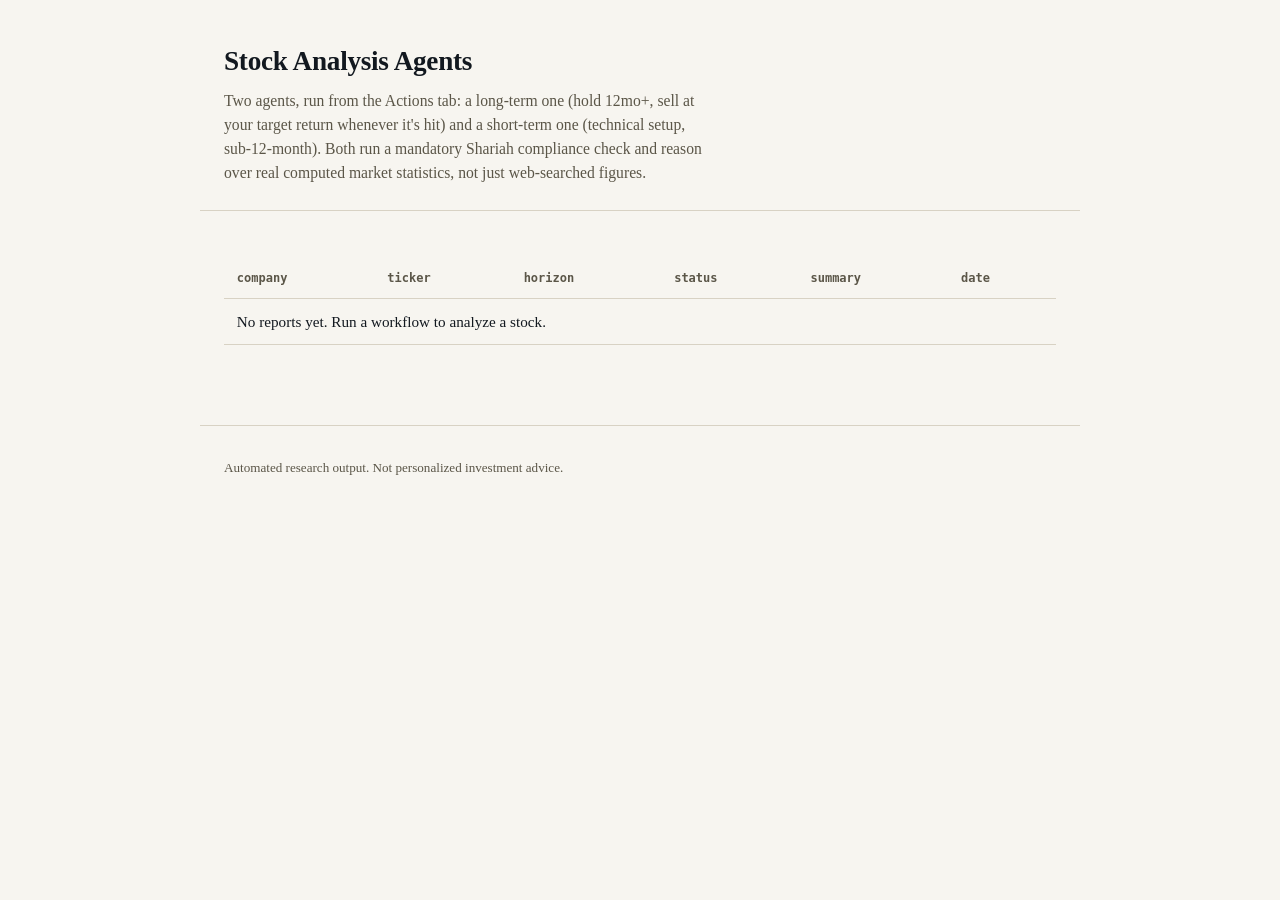
==== docs/index.html @ c2d192c6 "Add files via upload" ====
<!DOCTYPE html>
<html lang="en">
<head>
<meta charset="UTF-8">
<meta name="viewport" content="width=device-width, initial-scale=1.0">
<title>Stock Analysis Agents</title>
<link rel="stylesheet" href="assets/style.css">
</head>
<body>
<header class="site-header">
  <h1>Stock Analysis Agents</h1>
  <p class="subhead">Two agents, run from the Actions tab: a long-term one
  (hold 12mo+, sell at your target return whenever it's hit) and a
  short-term one (technical setup, sub-12-month). Both run a mandatory
  Shariah compliance check and reason over real computed market
  statistics, not just web-searched figures.</p>
</header>
<main>
  <table class="index-table">
    <tr><th>Company</th><th>Ticker</th><th>Horizon</th><th>Status</th><th>Summary</th><th>Date</th></tr>
    <tr><td colspan="6">No reports yet. Run a workflow to analyze a stock.</td></tr>
  </table>
</main>
<footer class="site-footer">
  <p>Automated research output. Not personalized investment advice.</p>
</footer>
</body>
</html>
---- docs/assets/style.css ----
:root {
  --ink: #12181f;
  --paper: #f7f5f0;
  --paper-dim: #ece8df;
  --rule: #d8d2c4;
  --accent-pass: #2f6b4f;
  --accent-fail: #a13d3d;
  --accent-uncertain: #8a6d1f;
  --text-dim: #5b5648;
}

* { box-sizing: border-box; }

body {
  margin: 0;
  background: var(--paper);
  color: var(--ink);
  font-family: "Iowan Old Style", "Palatino Linotype", Palatino, Georgia, serif;
  line-height: 1.55;
}

.site-header {
  padding: 2.5rem 1.5rem 1.5rem;
  max-width: 880px;
  margin: 0 auto;
  border-bottom: 1px solid var(--rule);
}

.site-header h1 {
  font-size: 1.7rem;
  font-weight: 600;
  margin: 0 0 0.4rem;
  letter-spacing: -0.01em;
}

.subhead {
  color: var(--text-dim);
  font-size: 0.98rem;
  max-width: 62ch;
  margin: 0;
}

main {
  max-width: 880px;
  margin: 0 auto;
  padding: 1.5rem;
}

.back-link {
  display: inline-block;
  margin: 1.2rem 0 0 1.5rem;
  color: var(--text-dim);
  text-decoration: none;
  font-family: "SF Mono", "Menlo", monospace;
  font-size: 0.85rem;
}
.back-link:hover { color: var(--ink); }

.index-table, .report-table {
  width: 100%;
  border-collapse: collapse;
  margin: 1.5rem 0;
  font-size: 0.95rem;
}

.index-table th, .index-table td,
.report-table th, .report-table td {
  text-align: left;
  padding: 0.65rem 0.8rem;
  border-bottom: 1px solid var(--rule);
}

.index-table th, .report-table th {
  font-family: "SF Mono", "Menlo", monospace;
  font-size: 0.75rem;
  color: var(--text-dim);
  font-weight: 600;
  text-transform: lowercase;
}

.index-table a {
  color: var(--ink);
  font-weight: 600;
  text-decoration: none;
  border-bottom: 1px solid var(--rule);
}
.index-table a:hover { border-bottom-color: var(--ink); }

.badge {
  display: inline-block;
  font-family: "SF Mono", "Menlo", monospace;
  font-size: 0.72rem;
  padding: 0.2rem 0.5rem;
  border-radius: 2px;
  color: var(--paper);
}
.badge-pass { background: var(--accent-pass); }
.badge-fail { background: var(--accent-fail); }
.badge-uncertain { background: var(--accent-uncertain); }

.report-meta {
  display: flex;
  gap: 0.6rem;
  align-items: center;
  flex-wrap: wrap;
  padding: 1.2rem 0;
  border-bottom: 1px solid var(--rule);
  margin-bottom: 1.5rem;
}

.report-date {
  font-family: "SF Mono", "Menlo", monospace;
  font-size: 0.8rem;
  color: var(--text-dim);
  margin-left: auto;
}

.report h2 {
  font-size: 1.2rem;
  margin: 2rem 0 0.6rem;
  padding-bottom: 0.3rem;
  border-bottom: 1px solid var(--rule);
}

.report h3 {
  font-size: 1.02rem;
  margin: 1.4rem 0 0.4rem;
  color: var(--text-dim);
}

.report p { margin: 0.6rem 0; max-width: 72ch; }

.report ul { margin: 0.6rem 0; padding-left: 1.3rem; }
.report li { margin: 0.3rem 0; }

.site-footer {
  max-width: 880px;
  margin: 2rem auto 0;
  padding: 1.2rem 1.5rem 2.5rem;
  border-top: 1px solid var(--rule);
  color: var(--text-dim);
  font-size: 0.82rem;
}

@media (max-width: 600px) {
  .index-table { font-size: 0.82rem; }
  .index-table th:nth-child(5), .index-table td:nth-child(5) { display: none; }
  .index-table th:nth-child(6), .index-table td:nth-child(6) { display: none; }
}
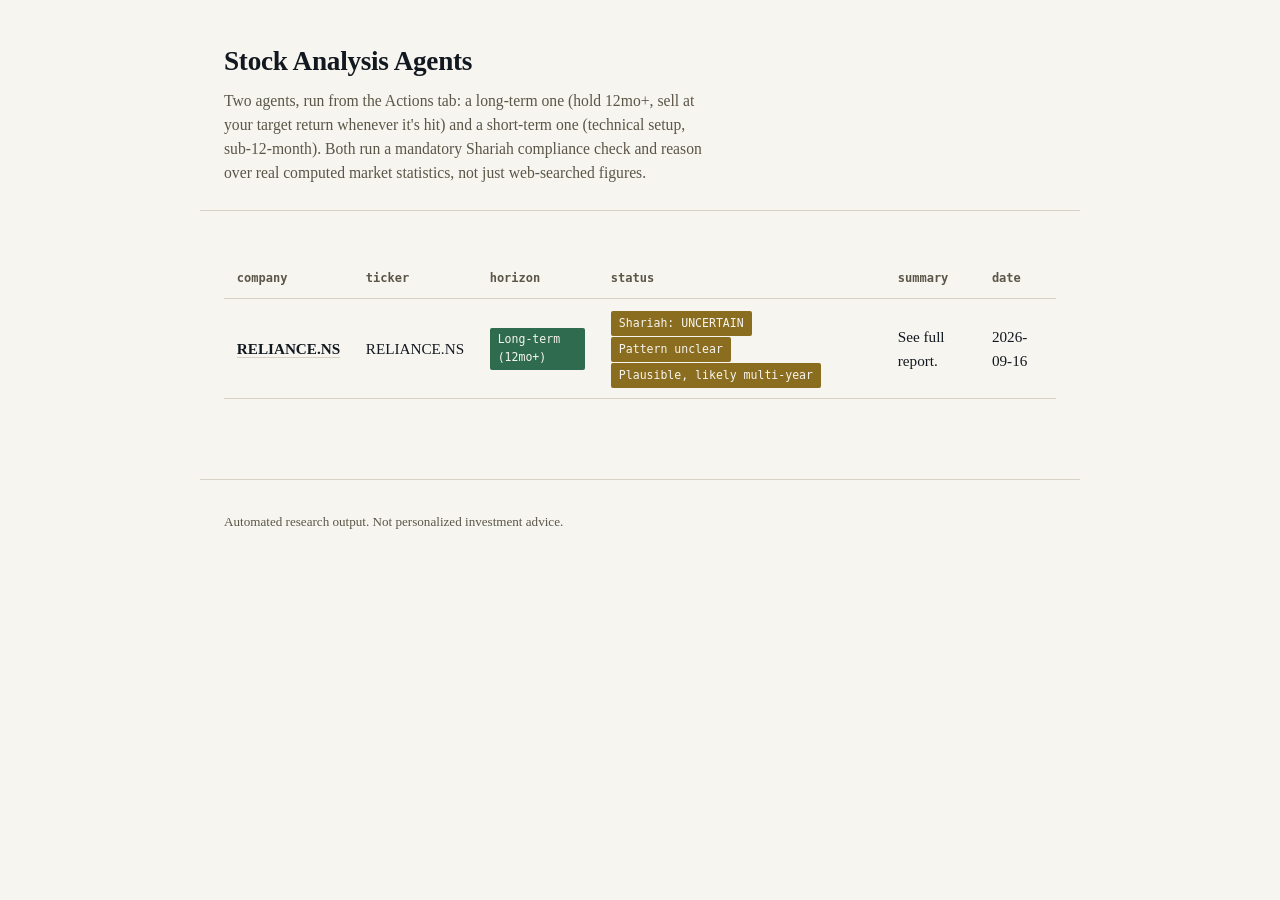
==== commit 6f54972e: "Long-term analysis: RELIANCE.NS" ====
--- a/docs/index.html
+++ b/docs/index.html
@@ -18,7 +18,15 @@
 <main>
   <table class="index-table">
     <tr><th>Company</th><th>Ticker</th><th>Horizon</th><th>Status</th><th>Summary</th><th>Date</th></tr>
-    <tr><td colspan="6">No reports yet. Run a workflow to analyze a stock.</td></tr>
+    
+        <tr>
+          <td><a href="reports/long/reliance-ns.html">RELIANCE.NS</a></td>
+          <td>RELIANCE.NS</td>
+          <td><span class="badge badge-pass">Long-term (12mo+)</span></td>
+          <td><span class="badge badge-uncertain">Shariah: UNCERTAIN</span> <span class="badge badge-uncertain">Pattern unclear</span> <span class="badge badge-uncertain">Plausible, likely multi-year</span> </td>
+          <td>See full report.</td>
+          <td>2026-09-16</td>
+        </tr>
   </table>
 </main>
 <footer class="site-footer">
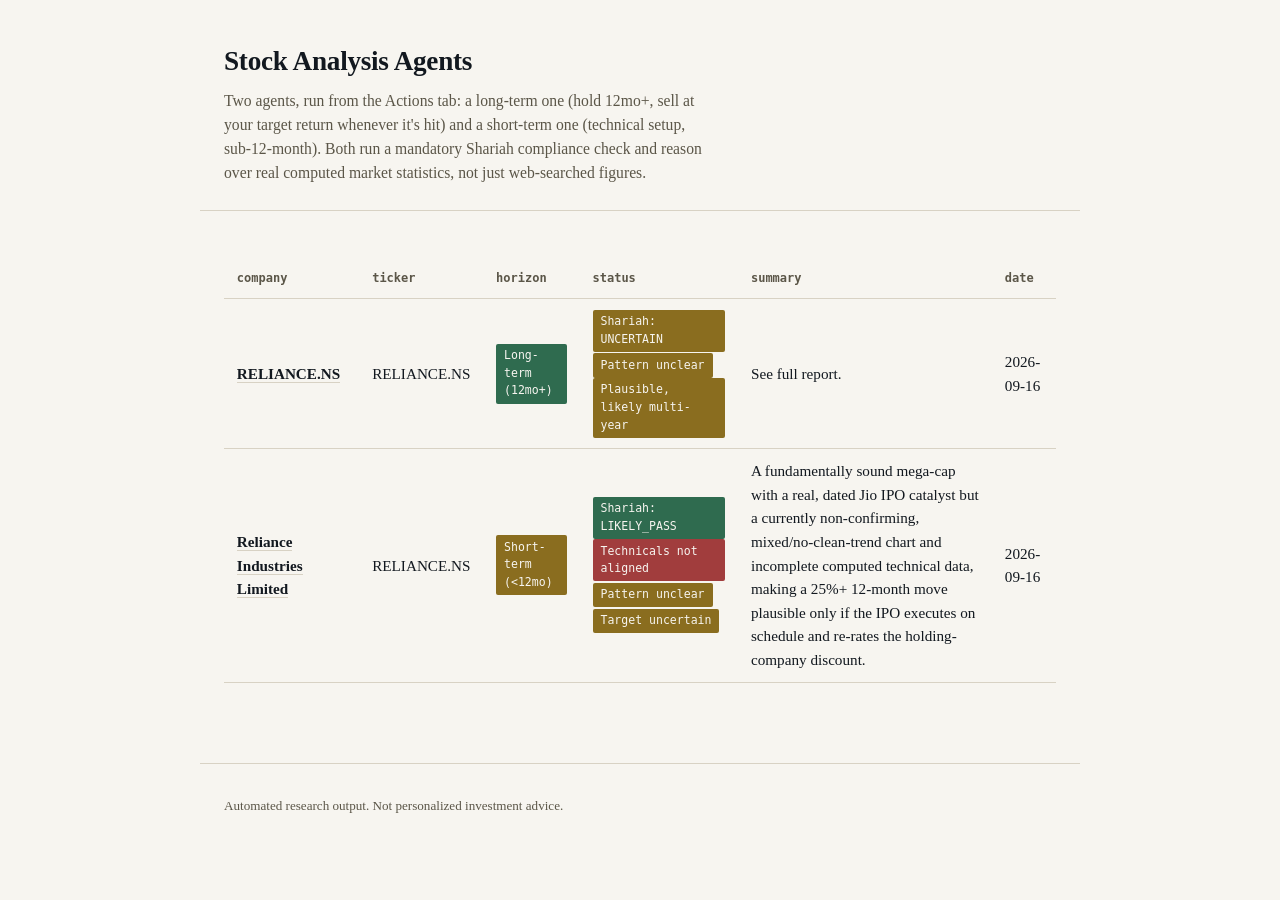
==== commit 67afd38b: "Short-term analysis: RELIANCE.NS" ====
--- a/docs/index.html
+++ b/docs/index.html
@@ -27,6 +27,14 @@
           <td>See full report.</td>
           <td>2026-09-16</td>
         </tr>
+        <tr>
+          <td><a href="reports/short/reliance-ns.html">Reliance Industries Limited</a></td>
+          <td>RELIANCE.NS</td>
+          <td><span class="badge badge-uncertain">Short-term (<12mo)</span></td>
+          <td><span class="badge badge-pass">Shariah: LIKELY_PASS</span> <span class="badge badge-fail">Technicals not aligned</span> <span class="badge badge-uncertain">Pattern unclear</span> <span class="badge badge-uncertain">Target uncertain</span> </td>
+          <td>A fundamentally sound mega-cap with a real, dated Jio IPO catalyst but a currently non-confirming, mixed/no-clean-trend chart and incomplete computed technical data, making a 25%+ 12-month move plausible only if the IPO executes on schedule and re-rates the holding-company discount.</td>
+          <td>2026-09-16</td>
+        </tr>
   </table>
 </main>
 <footer class="site-footer">
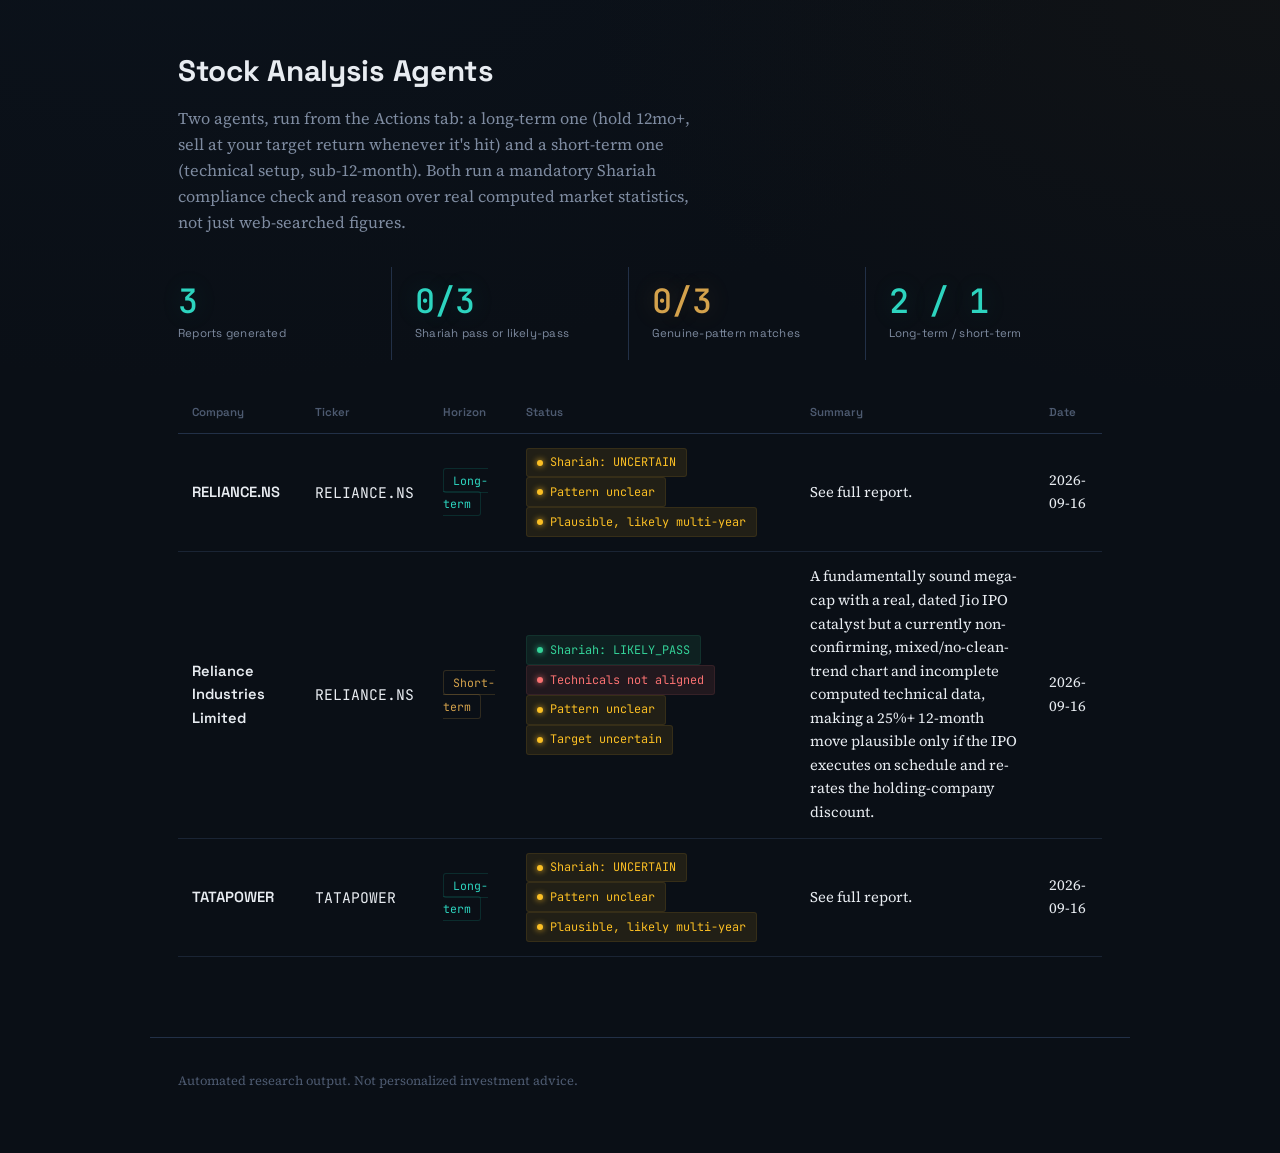
==== commit 71953e43: "Long-term analysis: TATAPOWER" ====
--- a/docs/index.html
+++ b/docs/index.html
@@ -15,6 +15,23 @@
   Shariah compliance check and reason over real computed market
   statistics, not just web-searched figures.</p>
 </header>
+<div class="stats-strip">
+  <div class="stat-block">
+    <div class="stat-value">3</div>
+    <div class="stat-label">Reports generated</div>
+  </div>
+  <div class="stat-block">
+    <div class="stat-value">0/3</div>
+    <div class="stat-label">Shariah pass or likely-pass</div>
+  </div>
+  <div class="stat-block">
+    <div class="stat-value gold">0/3</div>
+    <div class="stat-label">Genuine-pattern matches</div>
+  </div>
+  <div class="stat-block">
+    <div class="stat-value">2 / 1</div>
+    <div class="stat-label">Long-term / short-term</div>
+  </div></div>
 <main>
   <table class="index-table">
     <tr><th>Company</th><th>Ticker</th><th>Horizon</th><th>Status</th><th>Summary</th><th>Date</th></tr>
@@ -22,7 +39,7 @@
         <tr>
           <td><a href="reports/long/reliance-ns.html">RELIANCE.NS</a></td>
           <td>RELIANCE.NS</td>
-          <td><span class="badge badge-pass">Long-term (12mo+)</span></td>
+          <td><span class="horizon-tag long">Long-term</span></td>
           <td><span class="badge badge-uncertain">Shariah: UNCERTAIN</span> <span class="badge badge-uncertain">Pattern unclear</span> <span class="badge badge-uncertain">Plausible, likely multi-year</span> </td>
           <td>See full report.</td>
           <td>2026-09-16</td>
@@ -30,9 +47,17 @@
         <tr>
           <td><a href="reports/short/reliance-ns.html">Reliance Industries Limited</a></td>
           <td>RELIANCE.NS</td>
-          <td><span class="badge badge-uncertain">Short-term (<12mo)</span></td>
+          <td><span class="horizon-tag short">Short-term</span></td>
           <td><span class="badge badge-pass">Shariah: LIKELY_PASS</span> <span class="badge badge-fail">Technicals not aligned</span> <span class="badge badge-uncertain">Pattern unclear</span> <span class="badge badge-uncertain">Target uncertain</span> </td>
           <td>A fundamentally sound mega-cap with a real, dated Jio IPO catalyst but a currently non-confirming, mixed/no-clean-trend chart and incomplete computed technical data, making a 25%+ 12-month move plausible only if the IPO executes on schedule and re-rates the holding-company discount.</td>
+          <td>2026-09-16</td>
+        </tr>
+        <tr>
+          <td><a href="reports/long/tatapower.html">TATAPOWER</a></td>
+          <td>TATAPOWER</td>
+          <td><span class="horizon-tag long">Long-term</span></td>
+          <td><span class="badge badge-uncertain">Shariah: UNCERTAIN</span> <span class="badge badge-uncertain">Pattern unclear</span> <span class="badge badge-uncertain">Plausible, likely multi-year</span> </td>
+          <td>See full report.</td>
           <td>2026-09-16</td>
         </tr>
   </table>
--- a/docs/assets/style.css
+++ b/docs/assets/style.css
@@ -1,149 +1,322 @@
+/* ============================================================
+   Stock Analysis Agents — terminal/dashboard design system
+   Two accents (teal=data/interactive, gold=premium highlight),
+   kept separate from functional status colors (pass/fail/uncertain).
+   ============================================================ */
+
+@import url('https://fonts.googleapis.com/css2?family=Space+Grotesk:wght@500;600;700&family=Source+Serif+4:opsz,wght@8..60,400;8..60,600&family=JetBrains+Mono:wght@400;500;600&display=swap');
+
 :root {
-  --ink: #12181f;
-  --paper: #f7f5f0;
-  --paper-dim: #ece8df;
-  --rule: #d8d2c4;
-  --accent-pass: #2f6b4f;
-  --accent-fail: #a13d3d;
-  --accent-uncertain: #8a6d1f;
-  --text-dim: #5b5648;
+  --bg: #0a0f16;
+  --panel: #111826;
+  --panel-raised: #151d2c;
+  --rule: #223047;
+  --rule-soft: #1a2434;
+
+  --text: #e8ecf1;
+  --text-dim: #7e8ba0;
+  --text-faint: #4d5a70;
+
+  --teal: #2dd4bf;
+  --teal-dim: #14a99730;
+  --gold: #d4a24c;
+  --gold-dim: #d4a24c30;
+
+  --pass: #34d399;
+  --pass-bg: #34d39918;
+  --fail: #f87171;
+  --fail-bg: #f8717118;
+  --uncertain: #fbbf24;
+  --uncertain-bg: #fbbf2418;
+
+  --font-display: "Space Grotesk", system-ui, sans-serif;
+  --font-body: "Source Serif 4", Georgia, serif;
+  --font-mono: "JetBrains Mono", "SF Mono", Menlo, monospace;
 }
 
 * { box-sizing: border-box; }
+
+html { scroll-behavior: smooth; }
 
 body {
   margin: 0;
-  background: var(--paper);
-  color: var(--ink);
-  font-family: "Iowan Old Style", "Palatino Linotype", Palatino, Georgia, serif;
-  line-height: 1.55;
-}
+  background: var(--bg);
+  background-image:
+    radial-gradient(ellipse 900px 500px at 15% -10%, #14294020, transparent),
+    radial-gradient(ellipse 700px 400px at 100% 0%, #3d2e1420, transparent);
+  color: var(--text);
+  font-family: var(--font-body);
+  line-height: 1.6;
+}
+
+::selection { background: var(--teal-dim); color: var(--text); }
+
+.mono, .price, .ticker-tag, .index-table td:nth-child(2),
+.report-date, table.report-table td, table.report-table th {
+  font-family: var(--font-mono);
+  font-variant-numeric: tabular-nums;
+}
+
+/* ---------- Header / hero ---------- */
 
 .site-header {
-  padding: 2.5rem 1.5rem 1.5rem;
-  max-width: 880px;
+  padding: 3rem 1.75rem 2rem;
+  max-width: 980px;
   margin: 0 auto;
+}
+
+.site-header h1 {
+  font-family: var(--font-display);
+  font-size: 1.85rem;
+  font-weight: 700;
+  letter-spacing: -0.01em;
+  margin: 0 0 0.6rem;
+  color: var(--text);
+}
+
+.subhead {
+  font-family: var(--font-body);
+  color: var(--text-dim);
+  font-size: 1.02rem;
+  max-width: 66ch;
+  margin: 0;
+}
+
+/* Mission-control stats strip: the one bold moment on the index */
+.stats-strip {
+  display: flex;
+  gap: 0;
+  max-width: 980px;
+  margin: 0 auto 2rem;
+  padding: 0 1.75rem;
+  flex-wrap: wrap;
+}
+
+.stat-block {
+  flex: 1;
+  min-width: 140px;
+  padding: 1.1rem 1.4rem;
+  border-left: 1px solid var(--rule);
+}
+.stat-block:first-child { border-left: none; padding-left: 0; }
+
+.stat-value {
+  font-family: var(--font-mono);
+  font-size: 2.1rem;
+  font-weight: 500;
+  color: var(--teal);
+  text-shadow: 0 0 24px var(--teal-dim);
+  line-height: 1;
+  animation: stat-fade-in 0.6s ease-out;
+}
+
+.stat-value.gold { color: var(--gold); text-shadow: 0 0 24px var(--gold-dim); }
+
+@keyframes stat-fade-in {
+  from { opacity: 0; transform: translateY(4px); }
+  to { opacity: 1; transform: translateY(0); }
+}
+
+.stat-label {
+  font-family: var(--font-display);
+  font-size: 0.72rem;
+  letter-spacing: 0.02em;
+  color: var(--text-dim);
+  margin-top: 0.35rem;
+}
+
+/* ---------- Index table (terminal style, not cards) ---------- */
+
+main { max-width: 980px; margin: 0 auto; padding: 0 1.75rem 3rem; }
+
+.index-table {
+  width: 100%;
+  border-collapse: collapse;
+  font-size: 0.92rem;
+}
+
+.index-table th {
+  text-align: left;
+  padding: 0.7rem 0.9rem;
+  font-family: var(--font-display);
+  font-size: 0.72rem;
+  font-weight: 600;
+  color: var(--text-faint);
   border-bottom: 1px solid var(--rule);
 }
 
-.site-header h1 {
-  font-size: 1.7rem;
+.index-table td {
+  padding: 0.85rem 0.9rem;
+  border-bottom: 1px solid var(--rule-soft);
+  font-family: var(--font-body);
+}
+
+.index-table tr:hover td { background: var(--panel); box-shadow: inset 3px 0 0 var(--teal); }
+
+.index-table a {
+  color: var(--text);
+  font-family: var(--font-display);
   font-weight: 600;
-  margin: 0 0 0.4rem;
-  letter-spacing: -0.01em;
-}
-
-.subhead {
+  text-decoration: none;
+}
+.index-table a:hover { color: var(--teal); }
+
+/* ---------- Status badges: soft-glow pills, not solid blocks ---------- */
+
+.badge {
+  display: inline-flex;
+  align-items: center;
+  gap: 0.4rem;
+  font-family: var(--font-mono);
+  font-size: 0.74rem;
+  padding: 0.28rem 0.65rem;
+  border-radius: 3px;
+  border: 1px solid transparent;
+  white-space: nowrap;
+}
+.badge::before {
+  content: "";
+  width: 6px; height: 6px;
+  border-radius: 50%;
+  display: inline-block;
+}
+.badge-pass { background: var(--pass-bg); color: var(--pass); border-color: var(--pass-bg); }
+.badge-pass::before { background: var(--pass); box-shadow: 0 0 6px var(--pass); }
+.badge-fail { background: var(--fail-bg); color: var(--fail); border-color: var(--fail-bg); }
+.badge-fail::before { background: var(--fail); box-shadow: 0 0 6px var(--fail); }
+.badge-uncertain { background: var(--uncertain-bg); color: var(--uncertain); border-color: var(--uncertain-bg); }
+.badge-uncertain::before { background: var(--uncertain); box-shadow: 0 0 6px var(--uncertain); }
+
+/* Horizon tag on the combined index — distinct from status badges */
+.horizon-tag {
+  font-family: var(--font-mono);
+  font-size: 0.72rem;
+  padding: 0.25rem 0.55rem;
+  border-radius: 3px;
+  border: 1px solid var(--rule);
   color: var(--text-dim);
-  font-size: 0.98rem;
-  max-width: 62ch;
-  margin: 0;
-}
-
-main {
-  max-width: 880px;
-  margin: 0 auto;
-  padding: 1.5rem;
-}
+}
+.horizon-tag.long { border-color: var(--teal-dim); color: var(--teal); }
+.horizon-tag.short { border-color: var(--gold-dim); color: var(--gold); }
+
+/* ---------- Report page ---------- */
 
 .back-link {
-  display: inline-block;
-  margin: 1.2rem 0 0 1.5rem;
+  display: block;
+  max-width: 980px;
+  margin: 1.5rem auto 0;
+  padding: 0 1.75rem;
   color: var(--text-dim);
   text-decoration: none;
-  font-family: "SF Mono", "Menlo", monospace;
-  font-size: 0.85rem;
-}
-.back-link:hover { color: var(--ink); }
-
-.index-table, .report-table {
+  font-family: var(--font-mono);
+  font-size: 0.82rem;
+}
+.back-link:hover { color: var(--teal); }
+
+.report { max-width: 780px; margin: 0 auto; padding: 1.5rem 1.75rem 3rem; }
+
+.report-hero {
+  padding: 1.6rem 0 1.4rem;
+  border-bottom: 1px solid var(--rule);
+  margin-bottom: 1.2rem;
+}
+
+.report-hero h1 {
+  font-family: var(--font-display);
+  font-size: 1.65rem;
+  font-weight: 700;
+  margin: 0 0 0.8rem;
+  color: var(--text);
+}
+
+.hero-stats { display: flex; gap: 2rem; flex-wrap: wrap; margin-bottom: 1.1rem; }
+.hero-stat-value { font-family: var(--font-mono); font-size: 1.3rem; color: var(--teal); text-shadow: 0 0 18px var(--teal-dim); }
+.hero-stat-label { font-family: var(--font-display); font-size: 0.68rem; color: var(--text-faint); margin-top: 0.2rem; }
+
+.report-meta {
+  display: flex;
+  gap: 0.55rem;
+  align-items: center;
+  flex-wrap: wrap;
+}
+
+.report-date {
+  font-size: 0.78rem;
+  color: var(--text-faint);
+  margin-left: auto;
+}
+
+/* Section panels: thin left-accent rule, not drop-shadow cards */
+.report h2 {
+  font-family: var(--font-display);
+  font-size: 1.05rem;
+  font-weight: 600;
+  color: var(--text);
+  margin: 2.1rem 0 0.9rem;
+  padding-left: 0.85rem;
+  border-left: 3px solid var(--teal);
+}
+
+.report h3 {
+  font-family: var(--font-display);
+  font-size: 0.92rem;
+  font-weight: 600;
+  color: var(--gold);
+  margin: 1.3rem 0 0.5rem;
+}
+
+.report p { margin: 0.7rem 0; font-size: 1rem; color: var(--text); }
+.report ul { margin: 0.7rem 0; padding-left: 1.2rem; }
+.report li { margin: 0.35rem 0; }
+
+.report-table {
   width: 100%;
   border-collapse: collapse;
-  margin: 1.5rem 0;
-  font-size: 0.95rem;
-}
-
-.index-table th, .index-table td,
-.report-table th, .report-table td {
+  margin: 1rem 0 1.4rem;
+  font-size: 0.88rem;
+}
+.report-table th {
   text-align: left;
-  padding: 0.65rem 0.8rem;
+  padding: 0.55rem 0.75rem;
+  color: var(--text-faint);
+  font-family: var(--font-display);
+  font-size: 0.68rem;
   border-bottom: 1px solid var(--rule);
 }
-
-.index-table th, .report-table th {
-  font-family: "SF Mono", "Menlo", monospace;
-  font-size: 0.75rem;
-  color: var(--text-dim);
-  font-weight: 600;
-  text-transform: lowercase;
-}
-
-.index-table a {
-  color: var(--ink);
-  font-weight: 600;
-  text-decoration: none;
-  border-bottom: 1px solid var(--rule);
-}
-.index-table a:hover { border-bottom-color: var(--ink); }
-
-.badge {
-  display: inline-block;
-  font-family: "SF Mono", "Menlo", monospace;
-  font-size: 0.72rem;
-  padding: 0.2rem 0.5rem;
-  border-radius: 2px;
-  color: var(--paper);
-}
-.badge-pass { background: var(--accent-pass); }
-.badge-fail { background: var(--accent-fail); }
-.badge-uncertain { background: var(--accent-uncertain); }
-
-.report-meta {
-  display: flex;
-  gap: 0.6rem;
-  align-items: center;
-  flex-wrap: wrap;
-  padding: 1.2rem 0;
-  border-bottom: 1px solid var(--rule);
-  margin-bottom: 1.5rem;
-}
-
-.report-date {
-  font-family: "SF Mono", "Menlo", monospace;
+.report-table td {
+  padding: 0.55rem 0.75rem;
+  border-bottom: 1px solid var(--rule-soft);
+  color: var(--text);
+}
+
+/* ---------- Footer ---------- */
+
+.site-footer {
+  max-width: 980px;
+  margin: 2rem auto 0;
+  padding: 1.3rem 1.75rem 3rem;
+  border-top: 1px solid var(--rule);
+  color: var(--text-faint);
   font-size: 0.8rem;
-  color: var(--text-dim);
-  margin-left: auto;
-}
-
-.report h2 {
-  font-size: 1.2rem;
-  margin: 2rem 0 0.6rem;
-  padding-bottom: 0.3rem;
-  border-bottom: 1px solid var(--rule);
-}
-
-.report h3 {
-  font-size: 1.02rem;
-  margin: 1.4rem 0 0.4rem;
-  color: var(--text-dim);
-}
-
-.report p { margin: 0.6rem 0; max-width: 72ch; }
-
-.report ul { margin: 0.6rem 0; padding-left: 1.3rem; }
-.report li { margin: 0.3rem 0; }
-
-.site-footer {
-  max-width: 880px;
-  margin: 2rem auto 0;
-  padding: 1.2rem 1.5rem 2.5rem;
-  border-top: 1px solid var(--rule);
-  color: var(--text-dim);
-  font-size: 0.82rem;
-}
-
-@media (max-width: 600px) {
+  font-family: var(--font-body);
+}
+
+/* ---------- Accessibility & responsiveness ---------- */
+
+a:focus-visible, button:focus-visible {
+  outline: 2px solid var(--teal);
+  outline-offset: 2px;
+}
+
+@media (prefers-reduced-motion: reduce) {
+  .stat-value { animation: none; }
+  html { scroll-behavior: auto; }
+}
+
+@media (max-width: 640px) {
   .index-table { font-size: 0.82rem; }
   .index-table th:nth-child(5), .index-table td:nth-child(5) { display: none; }
-  .index-table th:nth-child(6), .index-table td:nth-child(6) { display: none; }
-}
+  .stats-strip { padding: 0 1.25rem; }
+  .stat-value { font-size: 1.6rem; }
+  .site-header, .report, main { padding-left: 1.25rem; padding-right: 1.25rem; }
+}
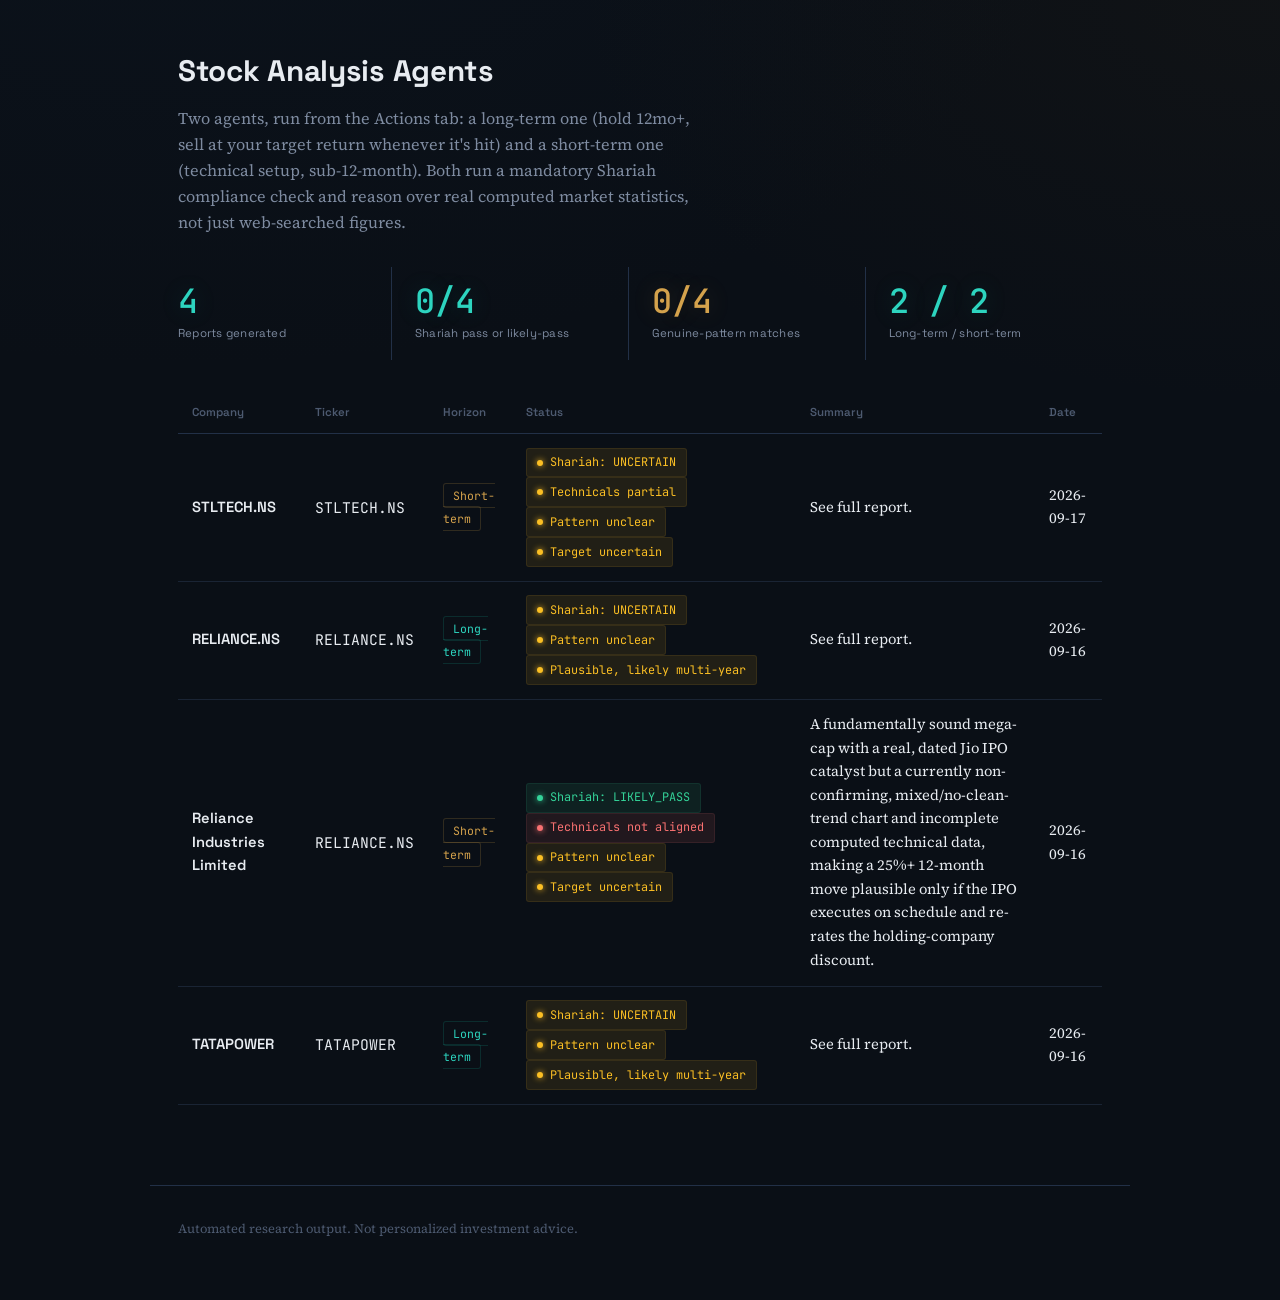
==== commit ad72d776: "Short-term analysis: STLTECH.NS" ====
--- a/docs/index.html
+++ b/docs/index.html
@@ -17,25 +17,33 @@
 </header>
 <div class="stats-strip">
   <div class="stat-block">
-    <div class="stat-value">3</div>
+    <div class="stat-value">4</div>
     <div class="stat-label">Reports generated</div>
   </div>
   <div class="stat-block">
-    <div class="stat-value">0/3</div>
+    <div class="stat-value">0/4</div>
     <div class="stat-label">Shariah pass or likely-pass</div>
   </div>
   <div class="stat-block">
-    <div class="stat-value gold">0/3</div>
+    <div class="stat-value gold">0/4</div>
     <div class="stat-label">Genuine-pattern matches</div>
   </div>
   <div class="stat-block">
-    <div class="stat-value">2 / 1</div>
+    <div class="stat-value">2 / 2</div>
     <div class="stat-label">Long-term / short-term</div>
   </div></div>
 <main>
   <table class="index-table">
     <tr><th>Company</th><th>Ticker</th><th>Horizon</th><th>Status</th><th>Summary</th><th>Date</th></tr>
     
+        <tr>
+          <td><a href="reports/short/stltech-ns.html">STLTECH.NS</a></td>
+          <td>STLTECH.NS</td>
+          <td><span class="horizon-tag short">Short-term</span></td>
+          <td><span class="badge badge-uncertain">Shariah: UNCERTAIN</span> <span class="badge badge-uncertain">Technicals partial</span> <span class="badge badge-uncertain">Pattern unclear</span> <span class="badge badge-uncertain">Target uncertain</span> </td>
+          <td>See full report.</td>
+          <td>2026-09-17</td>
+        </tr>
         <tr>
           <td><a href="reports/long/reliance-ns.html">RELIANCE.NS</a></td>
           <td>RELIANCE.NS</td>
